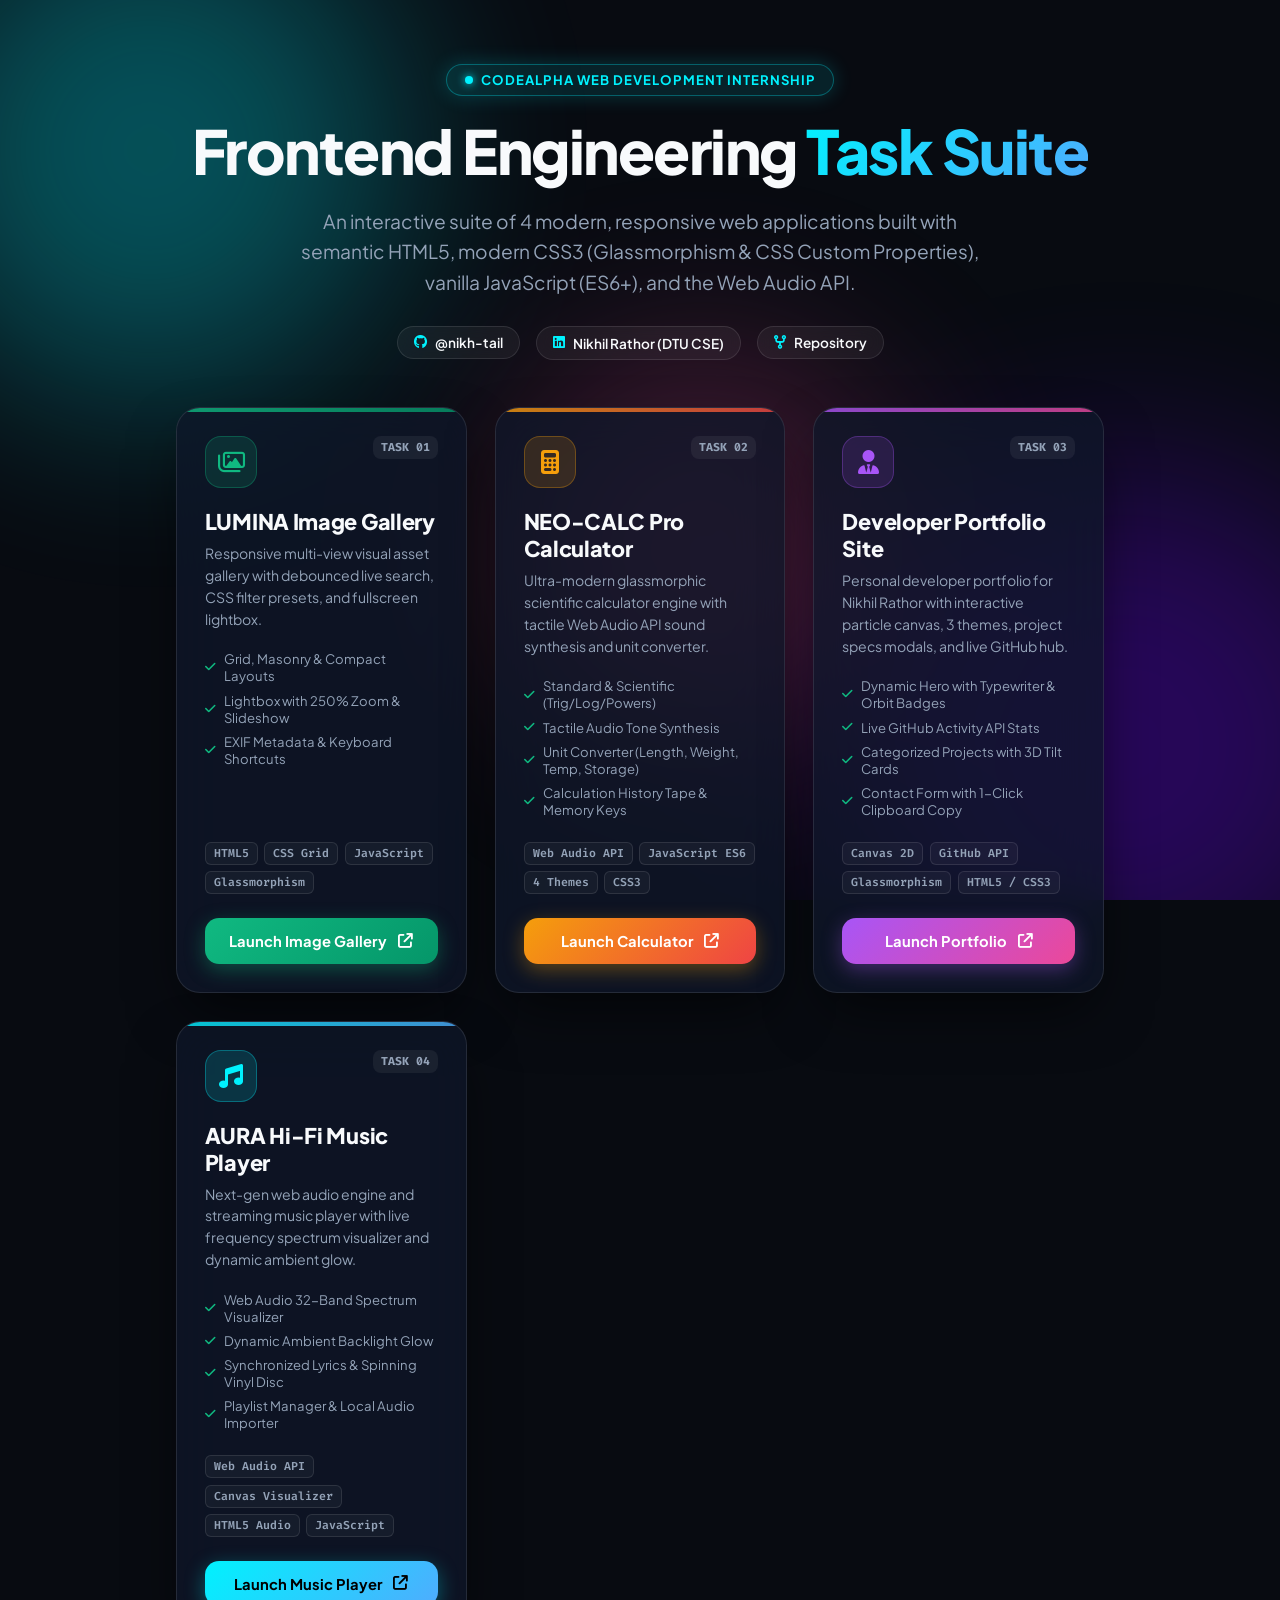
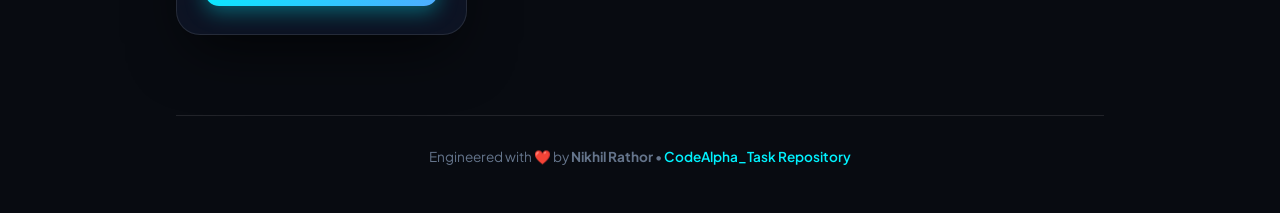
==== index.html @ 1a3767ba "feat: add root showcase portal and vercel.json routing configuration" ====
<!DOCTYPE html>
<html lang="en" data-theme="dark">
<head>
  <meta charset="UTF-8">
  <meta name="viewport" content="width=device-width, initial-scale=1.0">
  <meta name="description" content="CodeAlpha Frontend Internship Suite by Nikhil Rathor - Interactive Hub showcasing Image Gallery, Calculator, Developer Portfolio, and Hi-Fi Music Player.">
  <title>CodeAlpha Frontend Suite | Nikhil Rathor</title>
  <link rel="preconnect" href="https://fonts.googleapis.com">
  <link rel="preconnect" href="https://fonts.gstatic.com" crossorigin>
  <link href="https://fonts.googleapis.com/css2?family=Fira+Code:wght@400;500;600;700&family=Plus+Jakarta+Sans:wght@300;400;500;600;700;800;900&display=swap" rel="stylesheet">
  <link rel="stylesheet" href="https://cdnjs.cloudflare.com/ajax/libs/font-awesome/6.5.1/css/all.min.css">
  <style>
    :root {
      --bg-dark: #080b11;
      --card-bg: rgba(15, 23, 42, 0.75);
      --card-border: rgba(255, 255, 255, 0.1);
      --card-shadow: 0 25px 60px -15px rgba(0, 0, 0, 0.7);
      
      --text-main: #f8fafc;
      --text-sub: #94a3b8;
      --text-muted: #64748b;
      
      --cyan: #00f2fe;
      --blue: #38bdf8;
      --purple: #a855f7;
      --pink: #ec4899;
      --emerald: #10b981;
      --amber: #f59e0b;
      
      --cyan-gradient: linear-gradient(135deg, #00f2fe 0%, #4facfe 100%);
      --purple-gradient: linear-gradient(135deg, #a855f7 0%, #ec4899 100%);
      --emerald-gradient: linear-gradient(135deg, #10b981 0%, #059669 100%);
      --amber-gradient: linear-gradient(135deg, #f59e0b 0%, #ef4444 100%);
    }

    * {
      box-sizing: border-box;
      margin: 0;
      padding: 0;
      -webkit-tap-highlight-color: transparent;
    }

    body {
      font-family: 'Plus Jakarta Sans', -apple-system, BlinkMacSystemFont, sans-serif;
      background-color: var(--bg-dark);
      color: var(--text-main);
      min-height: 100vh;
      overflow-x: hidden;
      position: relative;
      display: flex;
      flex-direction: column;
    }

    /* Ambient Lighting */
    .ambient-bg {
      position: fixed;
      inset: 0;
      pointer-events: none;
      z-index: 0;
      overflow: hidden;
    }
    .glow-orb {
      position: absolute;
      border-radius: 50%;
      filter: blur(100px);
      opacity: 0.3;
      animation: floatOrb 20s infinite alternate ease-in-out;
    }
    .orb-1 { width: 500px; height: 500px; background: #00f2fe; top: -100px; left: -100px; }
    .orb-2 { width: 550px; height: 550px; background: #7000ff; bottom: -120px; right: -120px; animation-duration: 25s; animation-delay: -5s; }
    .orb-3 { width: 380px; height: 380px; background: #ec4899; top: 40%; left: 40%; animation-duration: 18s; animation-delay: -10s; }

    @keyframes floatOrb {
      0% { transform: translate(0, 0) scale(1); }
      50% { transform: translate(50px, 40px) scale(1.1); }
      100% { transform: translate(-40px, 60px) scale(0.95); }
    }

    .container {
      max-width: 1200px;
      margin: 0 auto;
      padding: 2rem 1.5rem;
      position: relative;
      z-index: 1;
      flex: 1;
      display: flex;
      flex-direction: column;
      gap: 3rem;
    }

    /* Header & Hero */
    .hero-header {
      text-align: center;
      display: flex;
      flex-direction: column;
      align-items: center;
      gap: 1.25rem;
      padding: 2rem 1rem 0;
    }

    .badge-pill {
      display: inline-flex;
      align-items: center;
      gap: 0.5rem;
      padding: 0.4rem 1.1rem;
      background: rgba(0, 242, 254, 0.1);
      border: 1px solid rgba(0, 242, 254, 0.3);
      border-radius: 30px;
      font-size: 0.82rem;
      font-weight: 700;
      color: var(--cyan);
      text-transform: uppercase;
      letter-spacing: 1px;
      box-shadow: 0 0 20px rgba(0, 242, 254, 0.2);
    }
    .badge-dot {
      width: 8px;
      height: 8px;
      border-radius: 50%;
      background: var(--cyan);
      box-shadow: 0 0 8px var(--cyan);
      animation: pulse 1.5s infinite;
    }

    @keyframes pulse {
      0%, 100% { opacity: 1; transform: scale(1); }
      50% { opacity: 0.4; transform: scale(0.8); }
    }

    .hero-title {
      font-size: clamp(2.2rem, 5vw, 3.8rem);
      font-weight: 900;
      line-height: 1.15;
      letter-spacing: -1.5px;
    }

    .gradient-text {
      background: var(--cyan-gradient);
      -webkit-background-clip: text;
      -webkit-text-fill-color: transparent;
    }

    .hero-subtitle {
      font-size: clamp(1rem, 2vw, 1.2rem);
      color: var(--text-sub);
      max-width: 680px;
      line-height: 1.6;
    }

    .author-bar {
      display: flex;
      align-items: center;
      gap: 1rem;
      flex-wrap: wrap;
      justify-content: center;
      margin-top: 0.5rem;
    }

    .author-chip {
      display: inline-flex;
      align-items: center;
      gap: 0.5rem;
      background: rgba(255, 255, 255, 0.05);
      border: 1px solid var(--card-border);
      padding: 0.45rem 1rem;
      border-radius: 20px;
      font-size: 0.85rem;
      font-weight: 600;
      color: var(--text-main);
      backdrop-filter: blur(10px);
      text-decoration: none;
      transition: all 0.2s ease;
    }
    .author-chip:hover {
      background: rgba(255, 255, 255, 0.12);
      border-color: var(--cyan);
      transform: translateY(-2px);
    }
    .author-chip i {
      color: var(--cyan);
    }

    /* Tasks Grid */
    .tasks-grid {
      display: grid;
      grid-template-columns: repeat(auto-fit, minmax(270px, 1fr));
      gap: 1.75rem;
    }

    .task-card {
      background: var(--card-bg);
      backdrop-filter: blur(25px);
      -webkit-backdrop-filter: blur(25px);
      border: 1px solid var(--card-border);
      border-radius: 24px;
      padding: 1.75rem;
      box-shadow: var(--card-shadow);
      display: flex;
      flex-direction: column;
      justify-content: space-between;
      position: relative;
      overflow: hidden;
      transition: all 0.3s cubic-bezier(0.175, 0.885, 0.32, 1.275);
    }

    .task-card::before {
      content: '';
      position: absolute;
      top: 0;
      left: 0;
      right: 0;
      height: 4px;
      background: var(--cyan-gradient);
      opacity: 0.8;
      transition: height 0.25s ease;
    }

    .task-card:hover {
      transform: translateY(-6px);
      border-color: rgba(0, 242, 254, 0.4);
      box-shadow: 0 30px 70px -10px rgba(0, 0, 0, 0.8), 0 0 30px rgba(0, 242, 254, 0.15);
    }

    .task-card:hover::before {
      height: 6px;
    }

    .task-card.card-2::before { background: var(--amber-gradient); }
    .task-card.card-3::before { background: var(--purple-gradient); }
    .task-card.card-4::before { background: var(--cyan-gradient); }
    .task-card.card-1::before { background: var(--emerald-gradient); }

    .task-header {
      display: flex;
      justify-content: space-between;
      align-items: flex-start;
      margin-bottom: 1.25rem;
    }

    .task-icon {
      width: 52px;
      height: 52px;
      border-radius: 16px;
      display: flex;
      align-items: center;
      justify-content: center;
      font-size: 1.5rem;
      background: rgba(255, 255, 255, 0.05);
      border: 1px solid var(--card-border);
    }

    .card-1 .task-icon { background: rgba(16, 185, 129, 0.15); color: var(--emerald); border-color: rgba(16, 185, 129, 0.3); }
    .card-2 .task-icon { background: rgba(245, 158, 11, 0.15); color: var(--amber); border-color: rgba(245, 158, 11, 0.3); }
    .card-3 .task-icon { background: rgba(168, 85, 247, 0.15); color: var(--purple); border-color: rgba(168, 85, 247, 0.3); }
    .card-4 .task-icon { background: rgba(0, 242, 254, 0.15); color: var(--cyan); border-color: rgba(0, 242, 254, 0.3); }

    .task-num-badge {
      font-family: 'Fira Code', monospace;
      font-size: 0.72rem;
      font-weight: 700;
      padding: 4px 8px;
      background: rgba(255, 255, 255, 0.06);
      border-radius: 8px;
      color: var(--text-sub);
    }

    .task-title {
      font-size: 1.35rem;
      font-weight: 800;
      margin-bottom: 0.5rem;
      letter-spacing: -0.3px;
    }

    .task-desc {
      font-size: 0.88rem;
      color: var(--text-sub);
      line-height: 1.55;
      margin-bottom: 1.25rem;
    }

    .feature-list {
      list-style: none;
      display: flex;
      flex-direction: column;
      gap: 0.45rem;
      margin-bottom: 1.5rem;
    }

    .feature-list li {
      font-size: 0.82rem;
      color: var(--text-sub);
      display: flex;
      align-items: center;
      gap: 0.5rem;
    }

    .feature-list li i {
      color: var(--emerald);
      font-size: 0.75rem;
    }

    .tech-chips {
      display: flex;
      flex-wrap: wrap;
      gap: 0.4rem;
      margin-bottom: 1.5rem;
    }

    .tech-chip {
      font-family: 'Fira Code', monospace;
      font-size: 0.72rem;
      font-weight: 600;
      padding: 3px 8px;
      background: rgba(255, 255, 255, 0.04);
      border: 1px solid var(--card-border);
      border-radius: 6px;
      color: var(--text-sub);
    }

    .launch-btn {
      display: flex;
      align-items: center;
      justify-content: center;
      gap: 0.65rem;
      width: 100%;
      padding: 0.85rem;
      border-radius: 14px;
      font-size: 0.92rem;
      font-weight: 700;
      text-decoration: none;
      cursor: pointer;
      border: none;
      transition: all 0.2s ease;
      color: #000;
      background: var(--cyan-gradient);
      box-shadow: 0 6px 20px rgba(0, 242, 254, 0.35);
    }

    .card-1 .launch-btn { background: var(--emerald-gradient); color: #fff; box-shadow: 0 6px 20px rgba(16, 185, 129, 0.35); }
    .card-2 .launch-btn { background: var(--amber-gradient); color: #fff; box-shadow: 0 6px 20px rgba(245, 158, 11, 0.35); }
    .card-3 .launch-btn { background: var(--purple-gradient); color: #fff; box-shadow: 0 6px 20px rgba(168, 85, 247, 0.35); }
    .card-4 .launch-btn { background: var(--cyan-gradient); color: #000; box-shadow: 0 6px 20px rgba(0, 242, 254, 0.35); }

    .launch-btn:hover {
      transform: translateY(-2px);
      filter: brightness(1.1);
    }

    /* Footer */
    .portal-footer {
      text-align: center;
      padding: 2rem 1rem 1rem;
      font-size: 0.85rem;
      color: var(--text-muted);
      border-top: 1px solid var(--card-border);
      margin-top: 2rem;
    }
    .portal-footer a {
      color: var(--cyan);
      text-decoration: none;
      font-weight: 600;
    }
  </style>
</head>
<body>
  <!-- Ambient Scene -->
  <div class="ambient-bg" aria-hidden="true">
    <div class="glow-orb orb-1"></div>
    <div class="glow-orb orb-2"></div>
    <div class="glow-orb orb-3"></div>
  </div>

  <div class="container">
    <!-- Header -->
    <header class="hero-header">
      <div class="badge-pill">
        <span class="badge-dot"></span>
        <span>CodeAlpha Web Development Internship</span>
      </div>

      <h1 class="hero-title">
        Frontend Engineering <span class="gradient-text">Task Suite</span>
      </h1>

      <p class="hero-subtitle">
        An interactive suite of 4 modern, responsive web applications built with semantic HTML5, modern CSS3 (Glassmorphism &amp; CSS Custom Properties), vanilla JavaScript (ES6+), and the Web Audio API.
      </p>

      <div class="author-bar">
        <a href="https://github.com/nikh-tail" target="_blank" rel="noopener noreferrer" class="author-chip">
          <i class="fa-brands fa-github"></i>
          <span>@nikh-tail</span>
        </a>
        <a href="https://www.linkedin.com/in/nikhil-rathor-761675389/" target="_blank" rel="noopener noreferrer" class="author-chip">
          <i class="fa-brands fa-linkedin"></i>
          <span>Nikhil Rathor (DTU CSE)</span>
        </a>
        <a href="https://github.com/nikh-tail/CodeAlpha_Task" target="_blank" rel="noopener noreferrer" class="author-chip">
          <i class="fa-solid fa-code-fork"></i>
          <span>Repository</span>
        </a>
      </div>
    </header>

    <!-- Tasks Grid -->
    <main class="tasks-grid">
      <!-- TASK 1: Responsive Image Gallery -->
      <article class="task-card card-1">
        <div>
          <div class="task-header">
            <div class="task-icon"><i class="fa-regular fa-images"></i></div>
            <span class="task-num-badge">TASK 01</span>
          </div>
          <h2 class="task-title">LUMINA Image Gallery</h2>
          <p class="task-desc">
            Responsive multi-view visual asset gallery with debounced live search, CSS filter presets, and fullscreen lightbox.
          </p>
          <ul class="feature-list">
            <li><i class="fa-solid fa-check"></i> Grid, Masonry &amp; Compact Layouts</li>
            <li><i class="fa-solid fa-check"></i> Lightbox with 250% Zoom &amp; Slideshow</li>
            <li><i class="fa-solid fa-check"></i> EXIF Metadata &amp; Keyboard Shortcuts</li>
          </ul>
        </div>
        <div>
          <div class="tech-chips">
            <span class="tech-chip">HTML5</span>
            <span class="tech-chip">CSS Grid</span>
            <span class="tech-chip">JavaScript</span>
            <span class="tech-chip">Glassmorphism</span>
          </div>
          <a href="./Task 1 : Image Gallery/index.html" class="launch-btn">
            <span>Launch Image Gallery</span>
            <i class="fa-solid fa-arrow-up-right-from-square"></i>
          </a>
        </div>
      </article>

      <!-- TASK 2: Build a Calculator -->
      <article class="task-card card-2">
        <div>
          <div class="task-header">
            <div class="task-icon"><i class="fa-solid fa-calculator"></i></div>
            <span class="task-num-badge">TASK 02</span>
          </div>
          <h2 class="task-title">NEO-CALC Pro Calculator</h2>
          <p class="task-desc">
            Ultra-modern glassmorphic scientific calculator engine with tactile Web Audio API sound synthesis and unit converter.
          </p>
          <ul class="feature-list">
            <li><i class="fa-solid fa-check"></i> Standard &amp; Scientific (Trig/Log/Powers)</li>
            <li><i class="fa-solid fa-check"></i> Tactile Audio Tone Synthesis</li>
            <li><i class="fa-solid fa-check"></i> Unit Converter (Length, Weight, Temp, Storage)</li>
            <li><i class="fa-solid fa-check"></i> Calculation History Tape &amp; Memory Keys</li>
          </ul>
        </div>
        <div>
          <div class="tech-chips">
            <span class="tech-chip">Web Audio API</span>
            <span class="tech-chip">JavaScript ES6</span>
            <span class="tech-chip">4 Themes</span>
            <span class="tech-chip">CSS3</span>
          </div>
          <a href="./Task 2 : Calculator/index.html" class="launch-btn">
            <span>Launch Calculator</span>
            <i class="fa-solid fa-arrow-up-right-from-square"></i>
          </a>
        </div>
      </article>

      <!-- TASK 3: Build Your Own Portfolio Site -->
      <article class="task-card card-3">
        <div>
          <div class="task-header">
            <div class="task-icon"><i class="fa-solid fa-user-tie"></i></div>
            <span class="task-num-badge">TASK 03</span>
          </div>
          <h2 class="task-title">Developer Portfolio Site</h2>
          <p class="task-desc">
            Personal developer portfolio for Nikhil Rathor with interactive particle canvas, 3 themes, project specs modals, and live GitHub hub.
          </p>
          <ul class="feature-list">
            <li><i class="fa-solid fa-check"></i> Dynamic Hero with Typewriter &amp; Orbit Badges</li>
            <li><i class="fa-solid fa-check"></i> Live GitHub Activity API Stats</li>
            <li><i class="fa-solid fa-check"></i> Categorized Projects with 3D Tilt Cards</li>
            <li><i class="fa-solid fa-check"></i> Contact Form with 1-Click Clipboard Copy</li>
          </ul>
        </div>
        <div>
          <div class="tech-chips">
            <span class="tech-chip">Canvas 2D</span>
            <span class="tech-chip">GitHub API</span>
            <span class="tech-chip">Glassmorphism</span>
            <span class="tech-chip">HTML5 / CSS3</span>
          </div>
          <a href="./Task 3 : Portfolio Site/index.html" class="launch-btn">
            <span>Launch Portfolio</span>
            <i class="fa-solid fa-arrow-up-right-from-square"></i>
          </a>
        </div>
      </article>

      <!-- TASK 4: Music Player using JavaScript -->
      <article class="task-card card-4">
        <div>
          <div class="task-header">
            <div class="task-icon"><i class="fa-solid fa-music"></i></div>
            <span class="task-num-badge">TASK 04</span>
          </div>
          <h2 class="task-title">AURA Hi-Fi Music Player</h2>
          <p class="task-desc">
            Next-gen web audio engine and streaming music player with live frequency spectrum visualizer and dynamic ambient glow.
          </p>
          <ul class="feature-list">
            <li><i class="fa-solid fa-check"></i> Web Audio 32-Band Spectrum Visualizer</li>
            <li><i class="fa-solid fa-check"></i> Dynamic Ambient Backlight Glow</li>
            <li><i class="fa-solid fa-check"></i> Synchronized Lyrics &amp; Spinning Vinyl Disc</li>
            <li><i class="fa-solid fa-check"></i> Playlist Manager &amp; Local Audio Importer</li>
          </ul>
        </div>
        <div>
          <div class="tech-chips">
            <span class="tech-chip">Web Audio API</span>
            <span class="tech-chip">Canvas Visualizer</span>
            <span class="tech-chip">HTML5 Audio</span>
            <span class="tech-chip">JavaScript</span>
          </div>
          <a href="./Task 4 : Music Player/index.html" class="launch-btn">
            <span>Launch Music Player</span>
            <i class="fa-solid fa-arrow-up-right-from-square"></i>
          </a>
        </div>
      </article>
    </main>

    <!-- Footer -->
    <footer class="portal-footer">
      <p>
        Engineered with ❤️ by <strong>Nikhil Rathor</strong> • <a href="https://github.com/nikh-tail/CodeAlpha_Task" target="_blank" rel="noopener noreferrer">CodeAlpha_Task Repository</a>
      </p>
    </footer>
  </div>
</body>
</html>
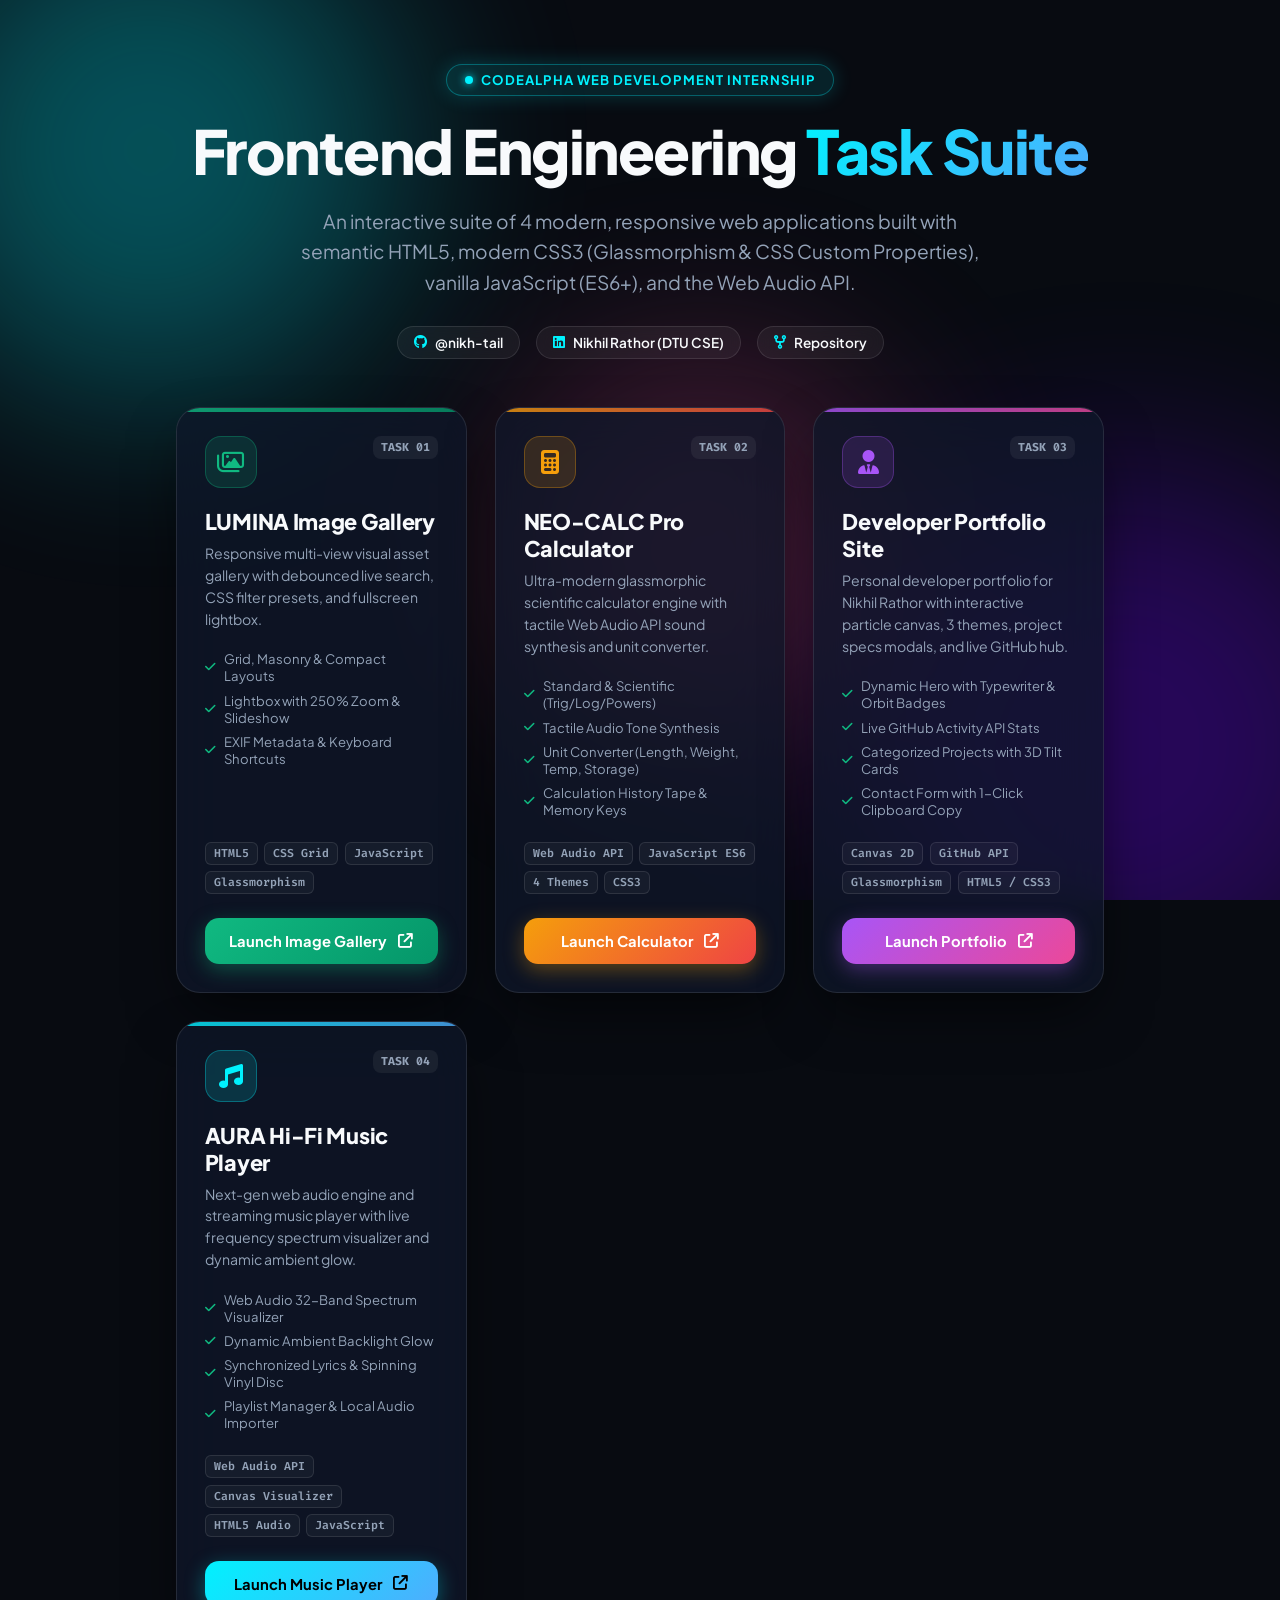
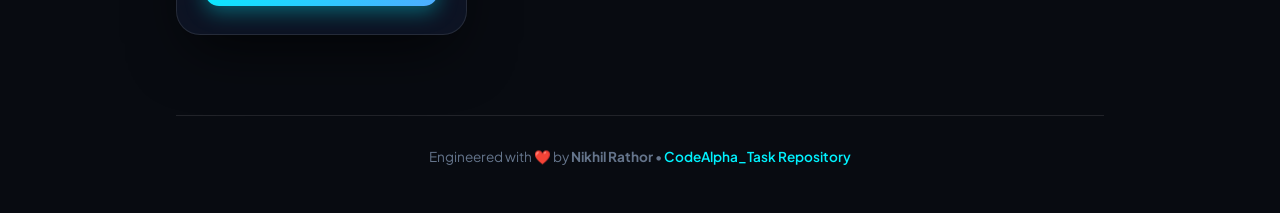
==== commit d50353ca: "fix(routing): use clean URL directories, trailing slash routing and vercel rewrites for CSS/assets" ====
--- a/index.html
+++ b/index.html
@@ -428,7 +428,7 @@
             <span class="tech-chip">JavaScript</span>
             <span class="tech-chip">Glassmorphism</span>
           </div>
-          <a href="./Task 1 : Image Gallery/index.html" class="launch-btn">
+          <a href="./task-1-image-gallery/" class="launch-btn">
             <span>Launch Image Gallery</span>
             <i class="fa-solid fa-arrow-up-right-from-square"></i>
           </a>
@@ -460,7 +460,7 @@
             <span class="tech-chip">4 Themes</span>
             <span class="tech-chip">CSS3</span>
           </div>
-          <a href="./Task 2 : Calculator/index.html" class="launch-btn">
+          <a href="./task-2-calculator/" class="launch-btn">
             <span>Launch Calculator</span>
             <i class="fa-solid fa-arrow-up-right-from-square"></i>
           </a>
@@ -492,7 +492,7 @@
             <span class="tech-chip">Glassmorphism</span>
             <span class="tech-chip">HTML5 / CSS3</span>
           </div>
-          <a href="./Task 3 : Portfolio Site/index.html" class="launch-btn">
+          <a href="./task-3-portfolio/" class="launch-btn">
             <span>Launch Portfolio</span>
             <i class="fa-solid fa-arrow-up-right-from-square"></i>
           </a>
@@ -524,7 +524,7 @@
             <span class="tech-chip">HTML5 Audio</span>
             <span class="tech-chip">JavaScript</span>
           </div>
-          <a href="./Task 4 : Music Player/index.html" class="launch-btn">
+          <a href="./task-4-music-player/" class="launch-btn">
             <span>Launch Music Player</span>
             <i class="fa-solid fa-arrow-up-right-from-square"></i>
           </a>
